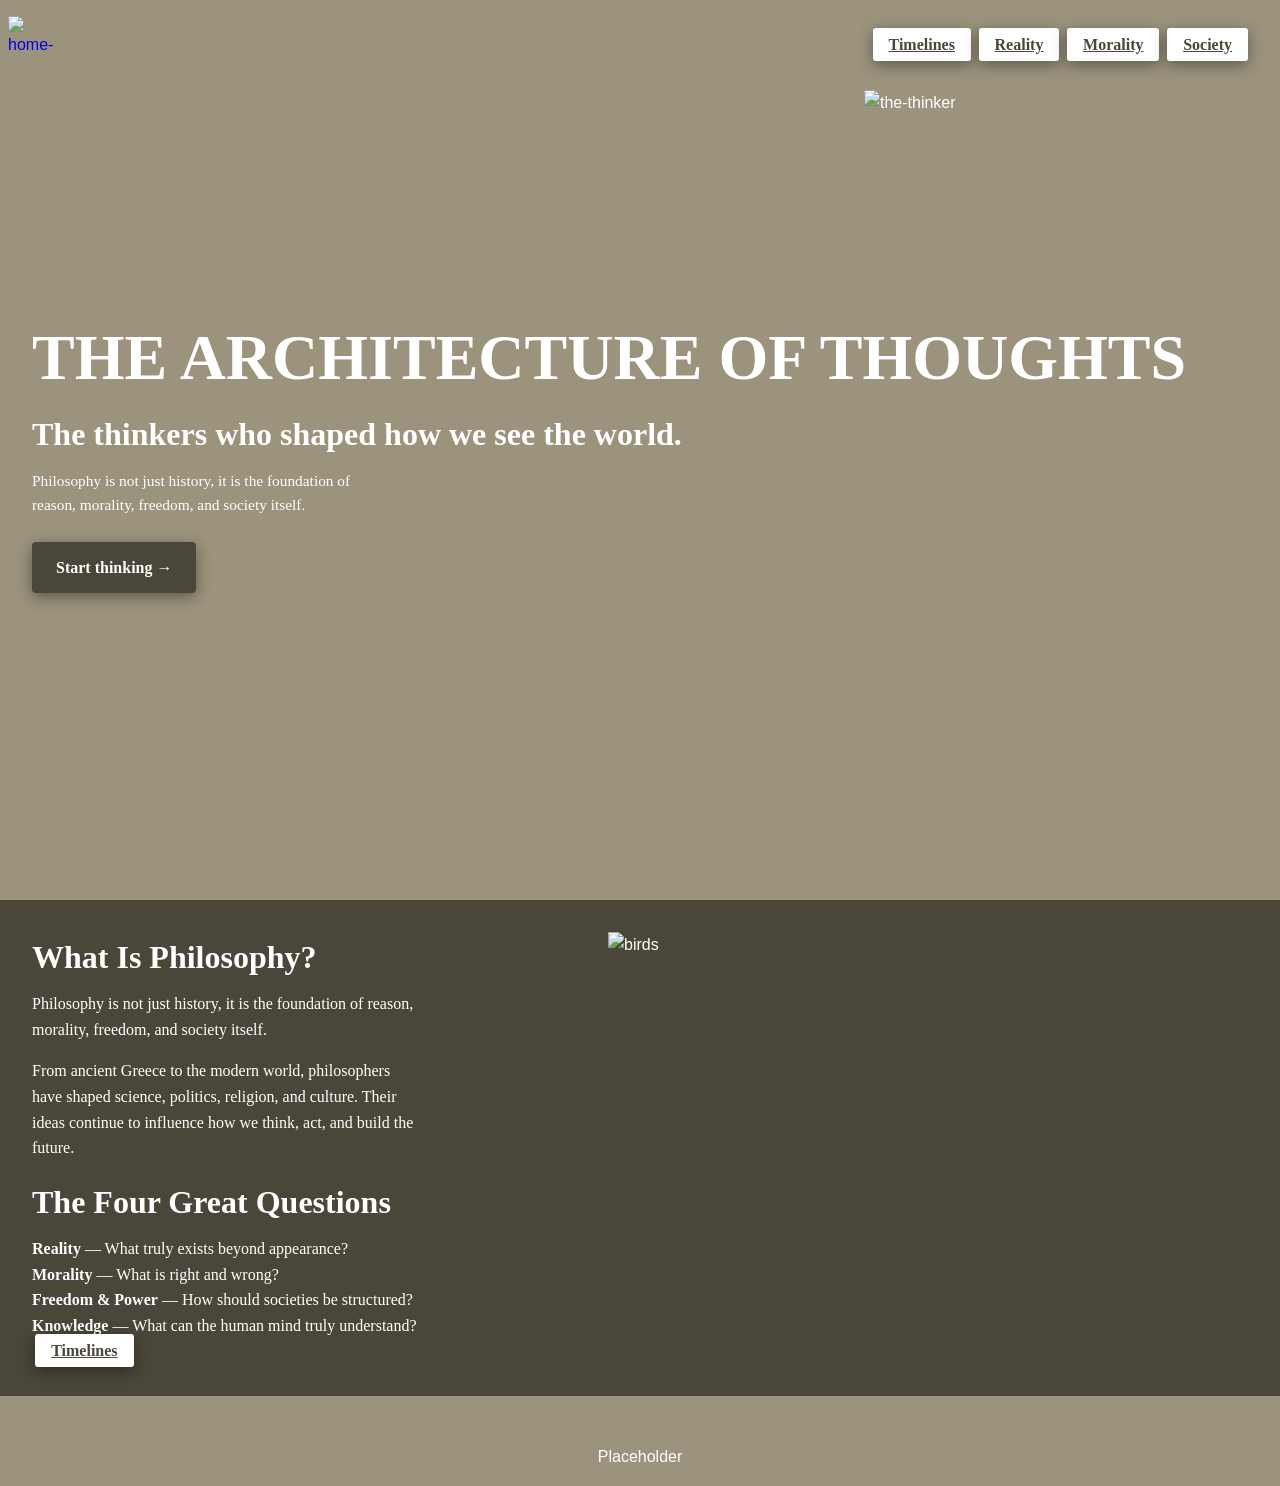
==== index.html @ 092e0c4f "feat: added alt image" ====
<!DOCTYPE html>
<html lang="en">
<head>
    <meta charset="UTF-8">
    <meta name="viewport" content="width=device-width, initial-scale=1.0">
    <title>Philosophy of Times</title>
    <link rel="stylesheet" href="styles.css">
    <link rel="icon" href="./img/human-icon.png">
</head>
<body>
    <!-- Navigation -->
    <nav>
        <a class="nav-top-left" href="./index.html"> 
            <img src="img/human-icon.png" alt="home-button">
        </a>    

        <div class="nav-top-right">
            <a href="./timelines.html" class="button-1">Timelines</a>
            <a href="./reality.html" class="button-1">Reality</a>
            <a href="./morality.html" class="button-1">Morality</a>
            <a href="./society.html" class="button-1">Society</a>
        </div>
    </nav>

    <!-- Hero -->
    <header class="hero">
        <img class="human-shadows" src="img/human-shadows.png" alt="human-shadows"> 
        <h1>THE ARCHITECTURE OF THOUGHTS</h1>
        <h2>The thinkers who shaped how we see the world.</h2>
        <p>Philosophy is not just history, it is the foundation of reason, morality, freedom, and society itself.</p>
        <img class="the-thinker" src="img/the-thinker.png" alt="the-thinker">
        <a href="#main" class="cta">Start thinking →</a>
    </header>

    <!-- Main content -->
    <main id="main">
        <img class="birds" src="img/birds.jpg" alt="birds">

        <h2>What Is Philosophy?</h2>
        <p class="description">Philosophy is not just history, it is the foundation of reason, morality, freedom, and society itself.</p>
        <p class="description">From ancient Greece to the modern world, philosophers have shaped science, politics, religion, and culture. Their ideas continue to influence how we think, act, and build the future.</p>

        <h2>The Four Great Questions</h2>
        <ul>
            <li><strong>Reality</strong> — What truly exists beyond appearance?</li>
            <li><strong>Morality</strong> — What is right and wrong?</li>
            <li><strong>Freedom & Power</strong> — How should societies be structured?</li>
            <li><strong>Knowledge</strong> — What can the human mind truly understand?</li>
        </ul>

        <a href="./timelines.html" class="button-1">Timelines</a>
    </main>

    <!-- Footer -->
    <footer>
        Placeholder
    </footer>
</body>
</html>
---- styles.css ----
/* KoHo Family */
@font-face {
  font-family: "KoHo";
  src: url("./fonts/KoHo-Regular.ttf") format("truetype");
  font-weight: 400;   /* Regular */
  font-style: normal;
}

@font-face {
  font-family: "KoHo";
  src: url("./fonts/KoHo-Medium.ttf") format("truetype");
  font-weight: 500;   /* Medium */
  font-style: normal;
}

@font-face {
  font-family: "KoHo";
  src: url("./fonts/KoHo-SemiBold.ttf") format("truetype");
  font-weight: 600;   /* SemiBold */
  font-style: normal;
}

@font-face {
  font-family: "KoHo";
  src: url("./fonts/KoHo-Bold.ttf") format("truetype");
  font-weight: 700;   /* Bold */
  font-style: normal;
}

/* Kings fam */
@font-face {
  font-family: "Kings";
  src: url("./fonts/Kings-Regular.ttf") format("truetype");
  font-style: normal;
}

/* ------[HOME CSS]------- */

/* BODY? */
* { margin:0; padding:0; box-sizing: border-box; }
body {
    overflow-x: hidden;
    font-family: 'Roboto', sans-serif;
    background-color: #9B937C;
    color: #ffffff;
    line-height: 1.6;
}

/* NAVIGATION buttons */

.nav-top-right{
    position: absolute;
    top: 2rem;
    right: 2rem;
}

.nav-top-left img{
    
    position:absolute;
    top:1rem;
    left:.5rem;  
    width: 3rem;
    height: 3rem;
}

nav button {
    font-family: 'KoHo';
    font-weight: 600;
    margin-left: 0.2rem;
    padding: 0.5rem 1rem;
    border: none;
    border-radius: 3px;
    cursor: pointer;
    background-color: rgba(255,255,255);
    color:#4A4639;
    transition: 0.3s;
    box-shadow: 0px 4px 15px rgba(0, 0, 0, 0.4);
}

nav button:hover {
    background-color: #4A4639;
    color: white
}

/* HERO */


.hero {
    display: flex;
    flex-direction: column;
    align-items: flex-start;
    justify-content: center;
    height: 100vh;
    padding-top: 20vh;
    padding: 2rem;
    background-size: contain;
}


.hero h1 {
    font-family: "KoHo";
    font-weight: 700 ;
    font-size: 5vw;
    justify-items: center;
}

.hero h2{
    font-family: "KoHo";
    font-weight: 700 ;
    font-size: 2.5vw;
    margin-bottom: 0.5rem;
}

.hero p {
    font-family: 'KoHo';
    font-weight: 500;
    font-size: 1.2vw;
    width: 25vw;
    margin-bottom: 1.5rem;
}

.hero .cta {
    display: inline-block;
    font-family: 'KoHo';
    font-weight: 600;
    padding: 0.8rem 1.5rem;
    background-color: #4A4639;
    color: #fff;
    text-decoration: none;
    border-radius: 4px;
    transition: 0.3s;
    box-shadow: 0px 4px 15px rgba(0, 0, 0, 0.4);
}

.hero .cta:hover {
    background-color: #ffffff;
    color:#4A4639
}

/* hero images */
.hero .human-shadows{
    position: absolute;
    width: 100vw;
    height: 150vh;
    z-index: -2;
    mix-blend-mode: multiply;
}

.hero .the-thinker{
    position: absolute;
    width: 30vw;
    height: 80vh;
    right: 2rem;
    z-index: -1;
}


/* MAIN content */
.description {
    width: 30vw;
}

main {
    display: block;
    padding: 2rem;
    background-color: #4A4639;
}

main h2 {
    font-family: 'KoHo';
    font-weight: 700;
    margin-bottom: .5rem;
    font-size: 2rem;
}

main p {
    font-family: 'KoHo';
    font-weight: 500;
    margin-bottom: 1rem;
}

main ul {
    font-family: 'KoHo';
    font-weight: 500;

    list-style: none;
    padding-left: 0;
}

main ul li {
    font-weight: 500;
}

main .birds {
    position:absolute;
    right: 2rem;
    width: 50vw;
    height: 50vh;
    mix-blend-mode:lighten;
}


/* BUTTONS TEMPLATE */
.button-1 {
    width: 95vw;
    font-family: 'KoHo';
    font-weight: 600;
    margin-top: 2rem;
    margin-left: 0.2rem;
    padding: 0.5rem 1rem;
    border: none;
    border-radius: 3px;
    cursor: pointer;
    background-color: rgba(255,255,255);
    color:#4A4639;
    transition: 0.3s;
    box-shadow: 0px 4px 15px rgba(0, 0, 0, 0.4);
}

.button-1:hover{
    background-color: #4a3939;
    color: #ffffff;
}

/* Footer */
footer {
    text-align: center;
    padding: 1rem;
    background-color: #9B937C;
    color: #fff;
    margin-top: 2rem;
}




/***************************************TIMELINES***************************************/
.title{
    display: flex;
    flex-direction: column;
    align-items: flex-start;
    margin-left: 3rem;
    margin-top: 5rem;
}

.title h1{  
    font-family: "KoHo";
    font-weight: 700;
    font-size: 4rem;
}

.info-block{
    border:.4vw solid #ffffff;
    border-top:#fff;
    border-bottom:#fff;
    border-right:#fff;
    display: flex;
    flex-direction: column;
    align-items: flex-start;
    margin-left: 3rem;
    padding-left: 2rem ;
    height: 100vh;

}

.info-block h2{
    font-family: "KoHo";
    font-weight: 700;
    font-size: 3rem;
    margin-top: 1vw;
}

.info-block p{
    font-family: "KoHo";
    font-weight: 700;
    font-size: 1rem;
}

.title .clock-melting{
    position: absolute;
    width: 100vw;
    height: 100vh;
    z-index: -2;
    mix-blend-mode: multiply;
}

/* Birds animation (floating effect) */
/* .bird {
    position: absolute;
    width: 50px;
    animation: float 6s infinite alternate;
} */
/* 
@keyframes float {
    0% { transform: translateY(0px); }
    100% { transform: translateY(-30px); }
} */
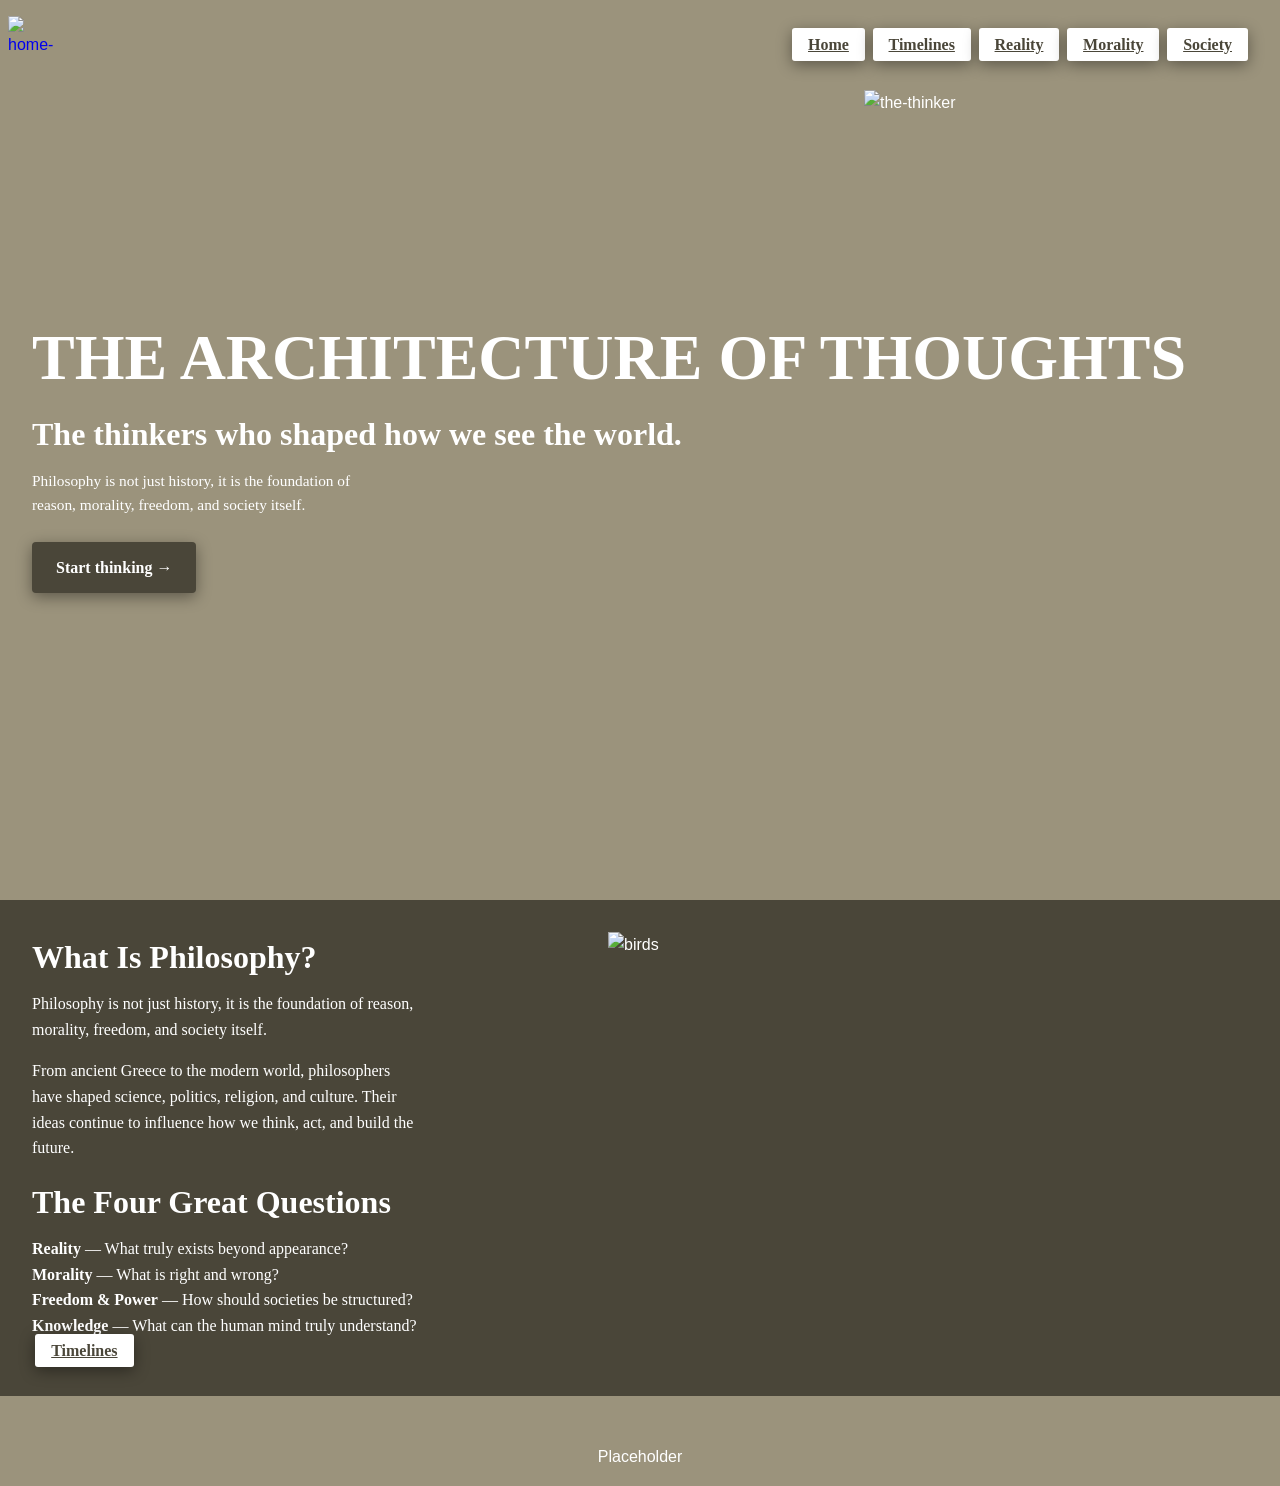
==== commit dd1b2566: "feat: restructure code + added home button" ====
--- a/index.html
+++ b/index.html
@@ -8,13 +8,13 @@
     <link rel="icon" href="./img/human-icon.png">
 </head>
 <body>
-    <!-- Navigation -->
     <nav>
         <a class="nav-top-left" href="./index.html"> 
             <img src="img/human-icon.png" alt="home-button">
         </a>    
 
         <div class="nav-top-right">
+            <a href="./index.html" class="button-1">Home</a>
             <a href="./timelines.html" class="button-1">Timelines</a>
             <a href="./reality.html" class="button-1">Reality</a>
             <a href="./morality.html" class="button-1">Morality</a>
@@ -22,7 +22,6 @@
         </div>
     </nav>
 
-    <!-- Hero -->
     <header class="hero">
         <img class="human-shadows" src="img/human-shadows.png" alt="human-shadows"> 
         <h1>THE ARCHITECTURE OF THOUGHTS</h1>
@@ -32,13 +31,16 @@
         <a href="#main" class="cta">Start thinking →</a>
     </header>
 
-    <!-- Main content -->
     <main id="main">
         <img class="birds" src="img/birds.jpg" alt="birds">
 
         <h2>What Is Philosophy?</h2>
-        <p class="description">Philosophy is not just history, it is the foundation of reason, morality, freedom, and society itself.</p>
-        <p class="description">From ancient Greece to the modern world, philosophers have shaped science, politics, religion, and culture. Their ideas continue to influence how we think, act, and build the future.</p>
+        <p class="description">
+            Philosophy is not just history, it is the foundation of reason, morality, freedom, and society itself.
+        </p>
+        <p class="description">
+            From ancient Greece to the modern world, philosophers have shaped science, politics, religion, and culture. Their ideas continue to influence how we think, act, and build the future.
+        </p>
 
         <h2>The Four Great Questions</h2>
         <ul>
@@ -51,7 +53,6 @@
         <a href="./timelines.html" class="button-1">Timelines</a>
     </main>
 
-    <!-- Footer -->
     <footer>
         Placeholder
     </footer>
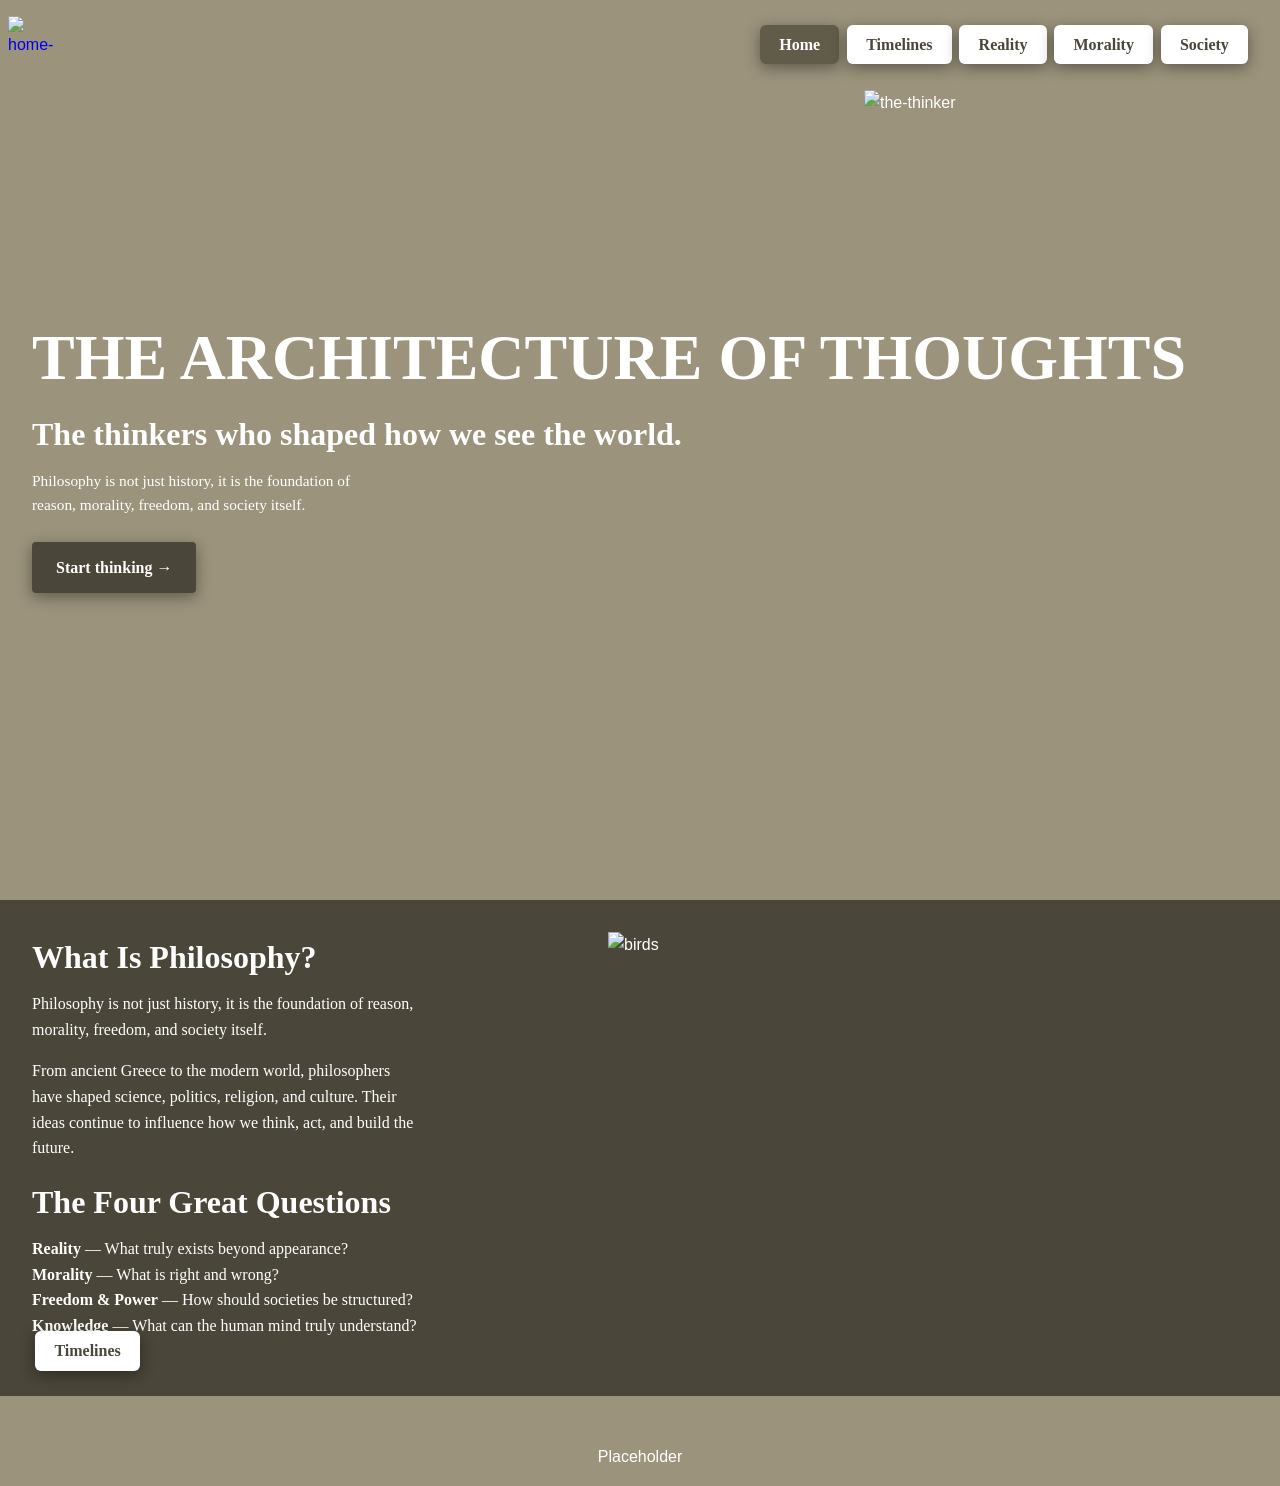
==== commit e6374e7a: "feat: added 4th page" ====
--- a/index.html
+++ b/index.html
@@ -7,14 +7,14 @@
     <link rel="stylesheet" href="styles.css">
     <link rel="icon" href="./img/human-icon.png">
 </head>
-<body>
+<body class="page-1">
     <nav>
         <a class="nav-top-left" href="./index.html"> 
             <img src="img/human-icon.png" alt="home-button">
         </a>    
 
         <div class="nav-top-right">
-            <a href="./index.html" class="button-1">Home</a>
+            <a href="./index.html" class="button-1 button-activated">Home</a>
             <a href="./timelines.html" class="button-1">Timelines</a>
             <a href="./reality.html" class="button-1">Reality</a>
             <a href="./morality.html" class="button-1">Morality</a>
--- a/styles.css
+++ b/styles.css
@@ -38,14 +38,35 @@
 
 /* BODY? */
 * { margin:0; padding:0; box-sizing: border-box; }
+
+a{text-decoration-line: none;}
+
 body {
     overflow-x: hidden;
     font-family: 'Roboto', sans-serif;
-    background-color: #9B937C;
     color: #ffffff;
     line-height: 1.6;
 }
 
+.page-1{
+    background-color: #9B937C;
+}
+
+.page-2{
+    background-color: #89826f;
+}
+
+.page-3{
+    background-color: #7b7561;
+}
+
+.page-4{
+    background-color: #615b49;
+}
+
+.page-5{
+    background-color: #413d31;
+}
 /* NAVIGATION buttons */
 
 .nav-top-right{
@@ -67,7 +88,7 @@
     font-family: 'KoHo';
     font-weight: 600;
     margin-left: 0.2rem;
-    padding: 0.5rem 1rem;
+    padding: 2rem 1rem;
     border: none;
     border-radius: 3px;
     cursor: pointer;
@@ -207,9 +228,9 @@
     font-weight: 600;
     margin-top: 2rem;
     margin-left: 0.2rem;
-    padding: 0.5rem 1rem;
+    padding: 0.7rem 1.2rem;
     border: none;
-    border-radius: 3px;
+    border-radius: 6px;
     cursor: pointer;
     background-color: rgba(255,255,255);
     color:#4A4639;
@@ -218,7 +239,12 @@
 }
 
 .button-1:hover{
-    background-color: #4a3939;
+    background-color: #615b49;
+    color: #ffffff;
+}
+
+.button-activated{
+    background-color: #615b49;
     color: #ffffff;
 }
 
@@ -284,6 +310,53 @@
     mix-blend-mode: multiply;
 }
 
+/*INFO CSS*/
+
+.subtitle {
+    font-family: 'KoHo';
+    font-weight: 500;
+    font-size: 1.5rem;
+    color: #fcefa6;
+    margin-bottom: 1rem;
+}
+
+.intro {
+    font-size: 1.2rem;
+    font-style: italic;
+    margin-bottom: 1rem;
+}
+
+.info-block h2 {
+    transition: transform 0.3s, color 0.3s;
+    cursor: pointer;
+}
+.info-block h2:hover {
+    color: #d1caa1;
+    transform: scale(1.02);
+}
+
+.info-block p {
+    background-color: rgba(255,255,255,0.05);
+    padding: 0.5rem 1rem;
+    border-radius: 8px;
+    margin-bottom: 0.8rem;
+    transition: background-color 0.3s, transform .5s;
+}
+.info-block p:hover {
+    transform:scale(1.08);
+    background-color: rgba(255,255,255,0.15);
+}
+
+
+/*Reality Page */
+
+.page-bg {
+    position: absolute;
+    right: 10rem;
+    z-index: -1;
+    width: auto; height: auto;
+}
+
 /* Birds animation (floating effect) */
 /* .bird {
     position: absolute;
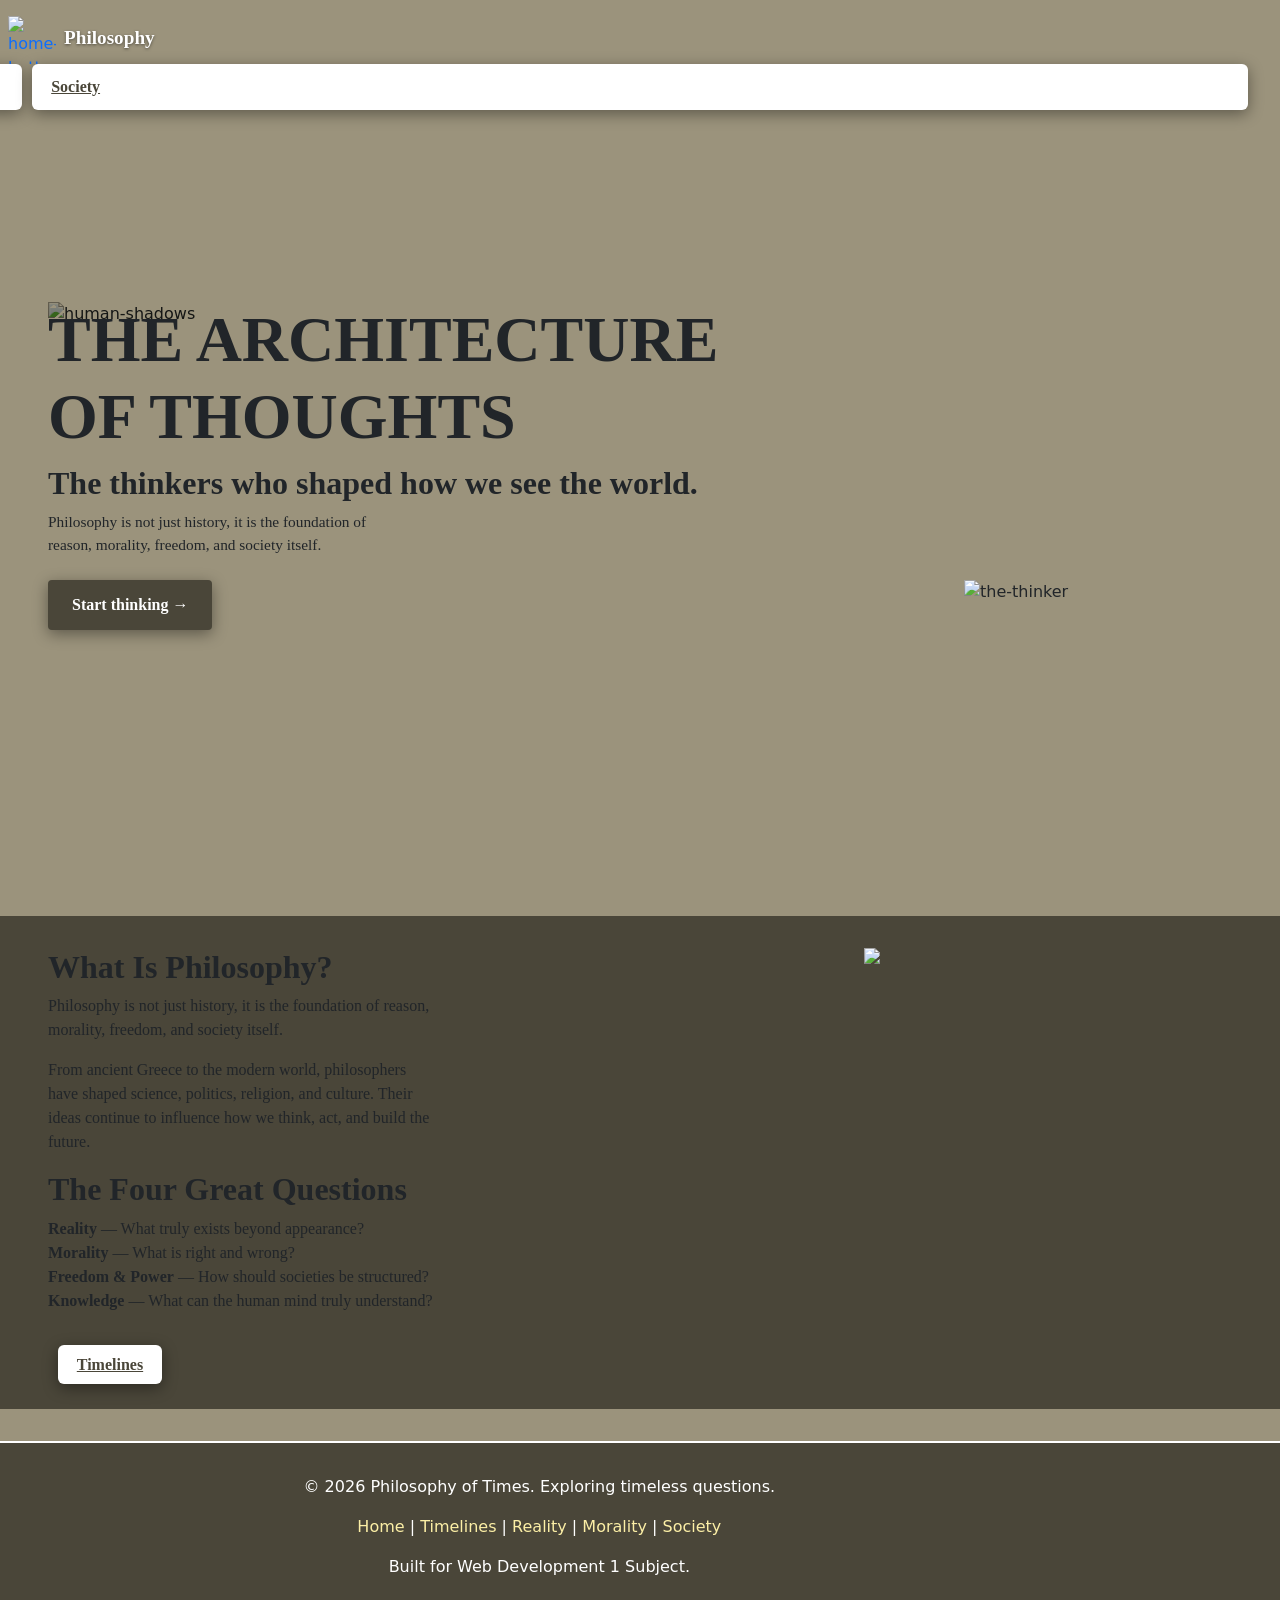
==== commit 19178b38: "Add files via upload" ====
--- a/index.html
+++ b/index.html
@@ -5,15 +5,17 @@
     <meta name="viewport" content="width=device-width, initial-scale=1.0">
     <title>Philosophy of Times</title>
     <link rel="stylesheet" href="styles.css">
-    <link rel="icon" href="./img/human-icon.png">
+    <link rel="icon" href="./img/human-icon.png">   
+    <link href="https://cdn.jsdelivr.net/npm/bootstrap@5.3.8/dist/css/bootstrap.min.css" rel="stylesheet" integrity="sha384-sRIl4kxIlFvY47J16cr9ZwB07v4J8+LH7qKQnuqkuIAvNWLzeN8tE5YBujZqJLB" crossorigin="anonymous">
 </head>
 <body class="page-1">
-    <nav>
+    <nav class="navbar navbar-expand-lg">
         <a class="nav-top-left" href="./index.html"> 
             <img src="img/human-icon.png" alt="home-button">
+            <a href="./index.html" class="nav-philosophy">Philosophy</a>
         </a>    
 
-        <div class="nav-top-right">
+        <div class="nav-top-right navbar-nav navbar-nav-scroll ms-auto flex-row">
             <a href="./index.html" class="button-1 button-activated">Home</a>
             <a href="./timelines.html" class="button-1">Timelines</a>
             <a href="./reality.html" class="button-1">Reality</a>
@@ -22,19 +24,25 @@
         </div>
     </nav>
 
-    <header class="hero">
-        <img class="human-shadows" src="img/human-shadows.png" alt="human-shadows"> 
+    <header class="hero d-flex flex-column align-items-start justify-content-center min-vh-80 py-5 container-fluid px-3 px-lg-5">
+        <div class="row">
+            <div class="col-lg-8">
+                <img class="human-shadows img-fluid" src="img/human-shadows.png" alt="human-shadows"> 
         <h1>THE ARCHITECTURE OF THOUGHTS</h1>
         <h2>The thinkers who shaped how we see the world.</h2>
         <p>Philosophy is not just history, it is the foundation of reason, morality, freedom, and society itself.</p>
-        <img class="the-thinker" src="img/the-thinker.png" alt="the-thinker">
+        <img class="the-thinker img-fluid" src="img/the-thinker.png" alt="the-thinker">
         <a href="#main" class="cta">Start thinking →</a>
+            </div>
+        </div>
     </header>
 
-    <main id="main">
-        <img class="birds" src="img/birds.jpg" alt="birds">
+    <main id="main" class="container-fluid px-3 px-lg-5">
+        <div class="row">
+            <div class="col-lg-8">
+                <img class="birds img-fluid" src="img/birds.jpg" alt="birds">
 
-        <h2>What Is Philosophy?</h2>
+                <h2>What Is Philosophy?</h2>
         <p class="description">
             Philosophy is not just history, it is the foundation of reason, morality, freedom, and society itself.
         </p>
@@ -49,12 +57,25 @@
             <li><strong>Freedom & Power</strong> — How should societies be structured?</li>
             <li><strong>Knowledge</strong> — What can the human mind truly understand?</li>
         </ul>
-
-        <a href="./timelines.html" class="button-1">Timelines</a>
+        <br>
+        <a href="./timelines.html" class="button-1 ">Timelines</a>
     </main>
 
-    <footer>
-        Placeholder
+    <!-- Footer -->
+    <footer class="footer container-fluid px-3 px-lg-5">
+        <div class="row">
+            <div class="col-lg-8 offset-lg-1">
+                <p>&copy; 2026 Philosophy of Times. Exploring timeless questions.</p>
+                <p>
+                    <a href="./index.html">Home</a> | 
+                    <a href="./timelines.html">Timelines</a> | 
+                    <a href="./reality.html">Reality</a> | 
+                    <a href="./morality.html">Morality</a> | 
+                    <a href="./society.html">Society</a>
+                </p>
+                <p>Built for Web Development 1 Subject.</p>
+            </div>
+        </div>
     </footer>
 </body>
 </html>
--- a/styles.css
+++ b/styles.css
@@ -64,8 +64,28 @@
     background-color: #615b49;
 }
 
-.page-5{
+.page-5 {
     background-color: #413d31;
+}
+
+.page-5::before {
+    content: "";
+    position: fixed;
+    top: 50%;
+    left: 50%;
+    transform: translate(-50%, -50%);
+    width: 80vw;
+    max-width: 1000px;
+    height: 80vh;
+    z-index: -10;
+    max-height: 700px;
+    background-image: url("./img/puppet-hand.png");
+    filter: grayscale(100%);
+    background-size: contain;
+    background-position: center;
+    background-repeat: no-repeat;
+    opacity: 0.6;
+    z-index: -1;
 }
 /* NAVIGATION buttons */
 
@@ -87,7 +107,7 @@
 nav button {
     font-family: 'KoHo';
     font-weight: 600;
-    margin-left: 0.2rem;
+    margin-left: 0.3rem;
     padding: 2rem 1rem;
     border: none;
     border-radius: 3px;
@@ -101,6 +121,25 @@
 nav button:hover {
     background-color: #4A4639;
     color: white
+}
+
+.nav-philosophy {
+    position: absolute;
+    top: 1.5rem;
+    left: 4rem;
+    font-family: 'KoHo';
+    font-weight: 700;
+    font-size: 1.2rem;
+    color: #ffffff;
+    text-decoration: none;
+    text-shadow: 0 1px 3px rgba(0,0,0,0.5);
+    transition: color 0.3s, text-shadow 0.3s;
+    z-index: 10;
+}
+
+.nav-philosophy:hover {
+    color: #615b49;
+    text-shadow: none;
 }
 
 /* HERO */
@@ -162,16 +201,18 @@
 .hero .human-shadows{
     position: absolute;
     width: 100vw;
-    height: 150vh;
+    height: 120vh;
+    max-height: 120vh;
     z-index: -2;
     mix-blend-mode: multiply;
 }
 
 .hero .the-thinker{
     position: absolute;
-    width: 30vw;
-    height: 80vh;
-    right: 2rem;
+    width: 25vw;
+    max-width: 300px;
+    height: auto;
+    right: 1rem;
     z-index: -1;
 }
 
@@ -214,9 +255,10 @@
 
 main .birds {
     position:absolute;
-    right: 2rem;
-    width: 50vw;
-    height: 50vh;
+    right: 1rem;
+    width: 40vw;
+    max-width: 400px;
+    height: auto;
     mix-blend-mode:lighten;
 }
 
@@ -227,7 +269,7 @@
     font-family: 'KoHo';
     font-weight: 600;
     margin-top: 2rem;
-    margin-left: 0.2rem;
+    margin-left: 0.6rem;
     padding: 0.7rem 1.2rem;
     border: none;
     border-radius: 6px;
@@ -248,13 +290,156 @@
     color: #ffffff;
 }
 
-/* Footer */
-footer {
+/* Footer & More Info */
+.more-info-section {
+    margin-top: 2rem;
+    margin-left: 3rem;
+    padding: 2rem;
+    border: 0.4vw solid #ffffff;
+    border-top: none;
+    background-color: rgba(255,255,255,0.05);
+}
+
+.more-info-section h3 {
+    font-family: "KoHo";
+    font-weight: 700;
+    font-size: 2.5rem;
+    margin-bottom: 1rem;
+    color: #fcefa6;
+}
+
+.more-info-section .accordion-button {
+    font-family: "KoHo";
+    font-weight: 600;
+    background-color: rgba(255,255,255,0.1);
+    color: #fff;
+    border: 1px solid rgba(255,255,255,0.2) !important;
+}
+
+.more-info-section .accordion-button:not(.collapsed) {
+    background-color: rgba(255,255,255,0.2);
+    color: #4A4639;
+}
+
+.more-info-section .accordion-body {
+    background-color: rgba(255,255,255,0.08);
+    color: #fff;
+    padding: 1.5rem;
+}
+
+.more-info-section .accordion-body p, .more-info-section .accordion-body ul {
+    font-family: "KoHo";
+    font-weight: 500;
+    font-size: 1rem;
+}
+
+.footer {
     text-align: center;
-    padding: 1rem;
-    background-color: #9B937C;
+    padding: 2rem;
+    background-color: #4A4639;
     color: #fff;
     margin-top: 2rem;
+    border-top: 0.2vw solid #fff;
+}
+
+.footer a {
+    color: #fcefa6;
+    text-decoration: none;
+}
+
+.footer a:hover {
+    color: #fff;
+}
+
+.back-to-top {
+    position: fixed;
+    bottom: 2rem;
+    right: 2rem;
+    background-color: rgba(255,255,255,0.2);
+    color: #fff;
+    border: 1px solid rgba(255,255,255,0.3);
+    border-radius: 50%;
+    width: 50px;
+    height: 50px;
+    font-size: 1.5rem;
+    cursor: pointer;
+    display: none;
+    transition: opacity 0.3s;
+    backdrop-filter: blur(10px);
+}
+
+.back-to-top:hover {
+    background-color: rgba(255,255,255,0.3);
+}
+
+.back-to-top.show {
+    display: block;
+    opacity: 1;
+}
+
+@media (max-width: 991.98px) {
+    .back-to-top {
+        bottom: 1rem;
+        right: 1rem;
+        width: 45px;
+        height: 45px;
+        font-size: 1.2rem;
+    }
+}
+
+@media (max-width: 991.98px) {
+    .more-info-section, .footer {
+        margin-left: 0 !important;
+        padding-left: 1rem !important;
+        padding-right: 1rem !important;
+    }
+}
+
+/* MOBILE VERSION? */
+@media (max-width: 991.98px) {
+    .nav-top-right {
+        position: static !important;
+        margin-top: 1rem;
+    }
+    
+    .nav-top-right a {
+        display: block;
+        margin-bottom: 0.5rem;
+        width: 100%;
+        text-align: center;
+    }
+    
+    .nav-top-left {
+        position: static !important;
+        margin-bottom: 1rem;
+    }
+    
+    .title, .info-block, .hero, main {
+        margin-left: 0 !important;
+        padding-left: 1rem !important;
+        padding-right: 1rem !important;
+    }
+    
+    .hero h1 { font-size: 3rem !important; }
+    .hero h2 { font-size: 1.5rem !important; }
+    .hero p { font-size: 1rem !important; width: auto !important; }
+    
+    .info-block { padding: 1rem !important; height: auto !important; }
+    
+    .page-bg, .clock-melting, .gate, .human-shadows, .the-thinker, .birds {
+        width: 90vw !important;
+        max-width: 90vw !important;
+        height: auto !important;
+        right: 0 !important;
+        position: relative !important;
+        object-fit: cover;
+        margin: 0 auto;
+    }
+    
+    nav button {
+        padding: 1rem !important;
+        font-size: 0.9rem !important;
+    }
 }
 
 
@@ -316,7 +501,7 @@
     font-family: 'KoHo';
     font-weight: 500;
     font-size: 1.5rem;
-    color: #fcefa6;
+    color: #ffccb4;
     margin-bottom: 1rem;
 }
 
@@ -355,6 +540,16 @@
     right: 10rem;
     z-index: -1;
     width: auto; height: auto;
+}
+
+/* Morality Page */
+.gate {
+    position:absolute;
+    right: 0vw;
+    width: 40vw;
+    height: 80vh;
+    z-index: -2;
+    mix-blend-mode: multiply;
 }
 
 /* Birds animation (floating effect) */
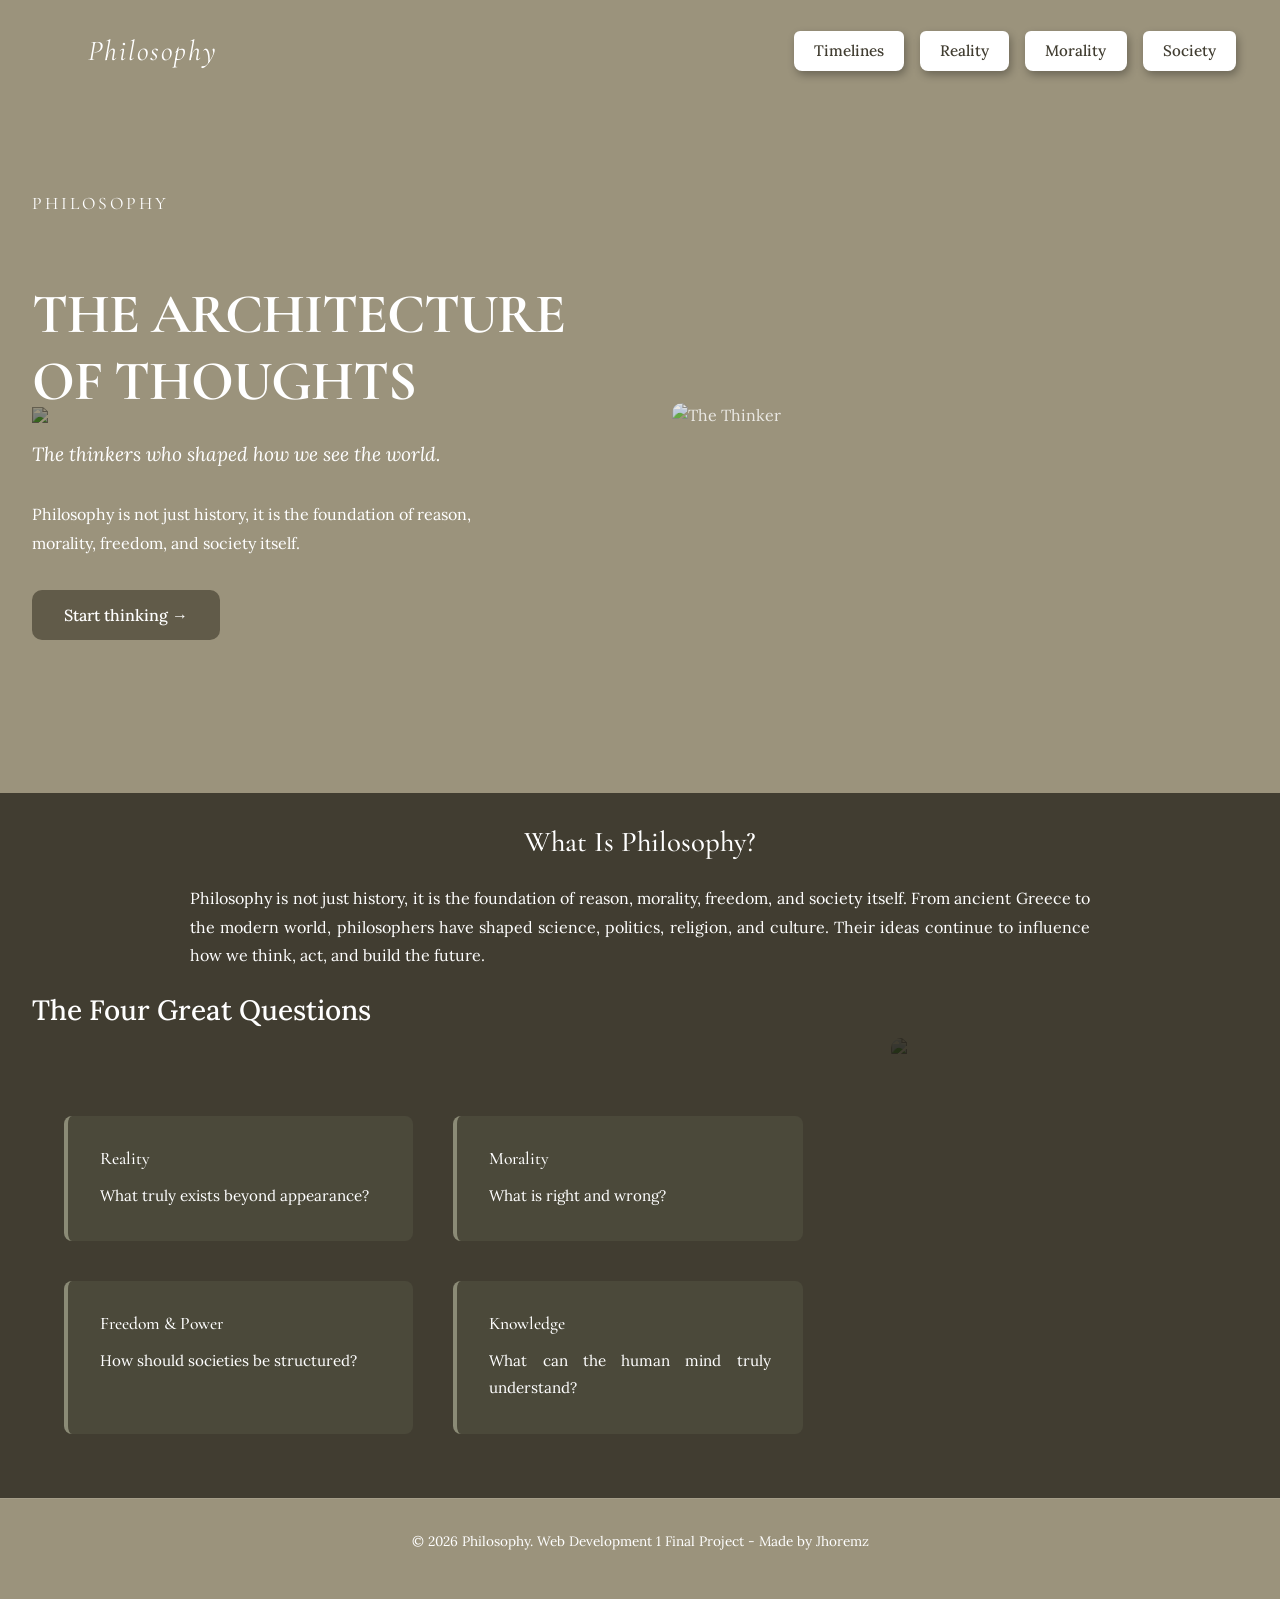
==== commit b05aa58e: "feat: bootstrap + refactor codes" ====
--- a/index.html
+++ b/index.html
@@ -3,79 +3,90 @@
 <head>
     <meta charset="UTF-8">
     <meta name="viewport" content="width=device-width, initial-scale=1.0">
-    <title>Philosophy of Times</title>
-    <link rel="stylesheet" href="styles.css">
-    <link rel="icon" href="./img/human-icon.png">   
-    <link href="https://cdn.jsdelivr.net/npm/bootstrap@5.3.8/dist/css/bootstrap.min.css" rel="stylesheet" integrity="sha384-sRIl4kxIlFvY47J16cr9ZwB07v4J8+LH7qKQnuqkuIAvNWLzeN8tE5YBujZqJLB" crossorigin="anonymous">
+    <title>Philosophy - The Architecture of Thoughts</title>
+    <link href="https://cdn.jsdelivr.net/npm/bootstrap@5.3.3/dist/css/bootstrap.min.css" rel="stylesheet" integrity="sha384-QWTKZyjpPEjISv5WaRU9OFeRpok6YctnYmDr5pNlyT2bRjXh0JMhjY6hW+ALEwIH" crossorigin="anonymous">
+    <link href="https://fonts.googleapis.com/css2?family=Cormorant+Garamond:wght@400;500;600;700&family=Lora:wght@400;500;600&display=swap" rel="stylesheet">
+    <link href="styles.css" rel="stylesheet">
 </head>
 <body class="page-1">
+    <!-- Navigation -->
     <nav class="navbar navbar-expand-lg">
-        <a class="nav-top-left" href="./index.html"> 
-            <img src="img/human-icon.png" alt="home-button">
-            <a href="./index.html" class="nav-philosophy">Philosophy</a>
-        </a>    
-
-        <div class="nav-top-right navbar-nav navbar-nav-scroll ms-auto flex-row">
-            <a href="./index.html" class="button-1 button-activated">Home</a>
-            <a href="./timelines.html" class="button-1">Timelines</a>
-            <a href="./reality.html" class="button-1">Reality</a>
-            <a href="./morality.html" class="button-1">Morality</a>
-            <a href="./society.html" class="button-1">Society</a>
+        <div class="container-fluid">
+            <a class="navbar-brand" href="index.html">Philosophy</a>
+            <div class="navbar-collapse">
+                <ul class="nav nav-tabs ms-auto" role="tablist">
+                    <li class="nav-item">
+                        <a class="nav-link" href="timelines.html">Timelines</a>
+                    </li>
+                    <li class="nav-item">
+                        <a class="nav-link" href="reality.html">Reality</a>
+                    </li>
+                    <li class="nav-item">
+                        <a class="nav-link" href="morality.html">Morality</a>
+                    </li>
+                    <li class="nav-item">
+                        <a class="nav-link" href="society.html">Society</a>
+                    </li>
+                </ul>
+            </div>
         </div>
     </nav>
 
-    <header class="hero d-flex flex-column align-items-start justify-content-center min-vh-80 py-5 container-fluid px-3 px-lg-5">
-        <div class="row">
-            <div class="col-lg-8">
-                <img class="human-shadows img-fluid" src="img/human-shadows.png" alt="human-shadows"> 
-        <h1>THE ARCHITECTURE OF THOUGHTS</h1>
-        <h2>The thinkers who shaped how we see the world.</h2>
-        <p>Philosophy is not just history, it is the foundation of reason, morality, freedom, and society itself.</p>
-        <img class="the-thinker img-fluid" src="img/the-thinker.png" alt="the-thinker">
-        <a href="#main" class="cta">Start thinking →</a>
+    <!-- HOME CONTENT -->
+    <div class="hero-section">
+        <img src="./img/human-shadows.png" style="position: absolute;width: 70vw; mix-blend-mode:multiply">
+        <div class="hero-content">
+            <div class="philosophy-header">
+                <div style="font-family: var(--serif); font-size: 1.1rem; letter-spacing: 3px; margin-bottom: 2rem; color: #ffffff; text-align: center;">PHILOSOPHY</div>
+            </div>
+            <h1>THE ARCHITECTURE<br>OF THOUGHTS</h1>
+            <p class="hero-subtitle">The thinkers who shaped how we see the world.</p>
+            <p class="hero-description">Philosophy is not just history, it is the foundation of reason, morality, freedom, and society itself.</p>
+            <a href="reality.html" class="cta-button">Start thinking →</a>
+        </div>
+        <div class="hero-image">
+            <img src="img/the-thinker.png" alt="The Thinker" class="hero-thinker">
+        </div>
+    </div>
+
+    <div class="intro-section">
+        <h2>What Is Philosophy?</h2>
+        <p>Philosophy is not just history, it is the foundation of reason, morality, freedom, and society itself. From ancient Greece to the modern world, philosophers have shaped science, politics, religion, and culture. Their ideas continue to influence how we think, act, and build the future.</p>
+        <br>
+        <h3>The Four Great Questions</h3>
+        <div class="row questions-wrapper">
+            <div class="col-md-8">
+                <div class="questions-grid">
+                    <div class="question-card">
+                        <h3>Reality</h3>
+                        <p>What truly exists beyond appearance?</p>
+                    </div>
+                    <div class="question-card">
+                        <h3>Morality</h3>
+                        <p>What is right and wrong?</p>
+                    </div>
+                    <div class="question-card">
+                        <h3>Freedom & Power</h3>
+                        <p>How should societies be structured?</p>
+                    </div>
+                    <div class="question-card">
+                        <h3>Knowledge</h3>
+                        <p>What can the human mind truly understand?</p>
+                    </div>
+                </div>
+            </div>
+            <div class="col-md-4 birds-wrapper">
+                <div class="birds-container">
+                    <img src="img/birds.jpg" alt="Birds flying" class="birds-img">
+                </div>
             </div>
         </div>
-    </header>
+    </div>
 
-    <main id="main" class="container-fluid px-3 px-lg-5">
-        <div class="row">
-            <div class="col-lg-8">
-                <img class="birds img-fluid" src="img/birds.jpg" alt="birds">
+    <footer>
+        <p>© 2026 Philosophy. Web Development 1 Final Project - Made by Jhoremz</p>
+    </footer>
 
-                <h2>What Is Philosophy?</h2>
-        <p class="description">
-            Philosophy is not just history, it is the foundation of reason, morality, freedom, and society itself.
-        </p>
-        <p class="description">
-            From ancient Greece to the modern world, philosophers have shaped science, politics, religion, and culture. Their ideas continue to influence how we think, act, and build the future.
-        </p>
-
-        <h2>The Four Great Questions</h2>
-        <ul>
-            <li><strong>Reality</strong> — What truly exists beyond appearance?</li>
-            <li><strong>Morality</strong> — What is right and wrong?</li>
-            <li><strong>Freedom & Power</strong> — How should societies be structured?</li>
-            <li><strong>Knowledge</strong> — What can the human mind truly understand?</li>
-        </ul>
-        <br>
-        <a href="./timelines.html" class="button-1 ">Timelines</a>
-    </main>
-
-    <!-- Footer -->
-    <footer class="footer container-fluid px-3 px-lg-5">
-        <div class="row">
-            <div class="col-lg-8 offset-lg-1">
-                <p>&copy; 2026 Philosophy of Times. Exploring timeless questions.</p>
-                <p>
-                    <a href="./index.html">Home</a> | 
-                    <a href="./timelines.html">Timelines</a> | 
-                    <a href="./reality.html">Reality</a> | 
-                    <a href="./morality.html">Morality</a> | 
-                    <a href="./society.html">Society</a>
-                </p>
-                <p>Built for Web Development 1 Subject.</p>
-            </div>
-        </div>
-    </footer>
+    <script src="https://cdn.jsdelivr.net/npm/bootstrap@5.3.3/dist/js/bootstrap.bundle.min.js" integrity="sha384-YvpcrYf0tY3lHB60NNkmXc5s9fDVZLESaAA55NDzOxhy9GkcIdslK1eN7N6jIeHz" crossorigin="anonymous"></script>
 </body>
-</html>+</html>
--- a/styles.css
+++ b/styles.css
@@ -1,51 +1,36 @@
-/* KoHo Family */
-@font-face {
-  font-family: "KoHo";
-  src: url("./fonts/KoHo-Regular.ttf") format("truetype");
-  font-weight: 400;   /* Regular */
-  font-style: normal;
-}
-
-@font-face {
-  font-family: "KoHo";
-  src: url("./fonts/KoHo-Medium.ttf") format("truetype");
-  font-weight: 500;   /* Medium */
-  font-style: normal;
-}
-
-@font-face {
-  font-family: "KoHo";
-  src: url("./fonts/KoHo-SemiBold.ttf") format("truetype");
-  font-weight: 600;   /* SemiBold */
-  font-style: normal;
-}
-
-@font-face {
-  font-family: "KoHo";
-  src: url("./fonts/KoHo-Bold.ttf") format("truetype");
-  font-weight: 700;   /* Bold */
-  font-style: normal;
-}
-
-/* Kings fam */
-@font-face {
-  font-family: "Kings";
-  src: url("./fonts/Kings-Regular.ttf") format("truetype");
-  font-style: normal;
-}
-
-/* ------[HOME CSS]------- */
-
-/* BODY? */
-* { margin:0; padding:0; box-sizing: border-box; }
-
-a{text-decoration-line: none;}
+:root {
+    --primary-bg: #6b6b56;
+    --secondary-bg: #5a5a49;
+    --accent-light: #8b8b76;
+--text-light: #ffffff;
+--text-muted: #ffffff;
+    --serif: 'Cormorant Garamond', serif;
+    --body-serif: 'Lora', serif;
+}
+
+* {
+    margin: 0;
+    padding: 0;
+    box-sizing: border-box;
+    color: #ffffff !important;
+}
+
+body * {
+    color: #ffffff !important;
+}
+
+html {
+    height: 100%;
+}
 
 body {
+    min-height: 100vh;
+    display: flex;
+    flex-direction: column;
+    font-family: var(--body-serif);
+    background-color: var(--primary-bg);
+    color: var(--text-light);
     overflow-x: hidden;
-    font-family: 'Roboto', sans-serif;
-    color: #ffffff;
-    line-height: 1.6;
 }
 
 .page-1{
@@ -68,498 +53,449 @@
     background-color: #413d31;
 }
 
-.page-5::before {
-    content: "";
-    position: fixed;
-    top: 50%;
-    left: 50%;
-    transform: translate(-50%, -50%);
-    width: 80vw;
-    max-width: 1000px;
-    height: 80vh;
-    z-index: -10;
-    max-height: 700px;
-    background-image: url("./img/puppet-hand.png");
-    filter: grayscale(100%);
+
+
+/* Navigation */
+.navbar {
+    background-color: inherit;
+    border: none;
+    padding: 1.5rem 2rem;
+    position: sticky;
+    top: 0;
+    z-index: 100;
+}
+
+.navbar-brand {
+    display: flex;
+    align-items: center;
+    gap: 0.5rem;
+    font-family: var(--serif);
+    font-size: 1.8rem;
+    font-style: italic;
+    letter-spacing: 2px;
+    color: var(--text-light) !important;
+    margin-right: 3rem;
+    text-decoration: none;
+}
+
+.navbar-brand::before {
+    content: '';
+    width: 36px;
+    height: 36px;
+    background-image: url('img/human-icon.png');
     background-size: contain;
+    background-repeat: no-repeat;
     background-position: center;
-    background-repeat: no-repeat;
-    opacity: 0.6;
-    z-index: -1;
-}
-/* NAVIGATION buttons */
-
-.nav-top-right{
+    flex-shrink: 0;
+}
+
+.navbar-brand:hover::before {
+    transform: scale(1.1);
+}
+
+.nav-tabs {
+    border: none;
+    gap: 1rem;
+}
+
+.nav-active{
+    background-color: #89826f !important;
+    color: white;
+}
+
+.nav-link {
+    color: #413d31 !important;
+    background-color: white;
+    border: 1px solid rgba(255, 255, 255, 0.3);
+    font-weight: 500;
+    font-size: 0.95rem;
+    padding: 0.5rem 1.2rem;
+    border-radius: 8px;
+    transition: all 0.3s ease;
+    text-decoration: none;
+    box-shadow: 2px 4px 8px rgba(0, 0, 0, 0.3)
+}
+
+.nav-link:hover {
+    background-color: rgba(255, 255, 255, 0.4);
+    color: #ffffff !important;
+    transform: scale(1.05);
+}
+
+/* No JS active state, rely on hover/current page context */
+
+/* Home Page */
+.hero-section {
+    display: flex;
+    align-items: center;
+    justify-content: space-between;
+    gap: 4rem;
+    padding: 4rem 2rem;
+    flex: 1;
+    background-blend-mode: multiply;
+    background-size: cover;
+    background-position: center;
+    background-attachment: fixed;
+    position: relative;
+    mix-blend-mode: normal;
+}
+
+.hero-section * {
+    color: #ffffff !important;
+}
+
+.hero-section::before {
+    content: '';
     position: absolute;
-    top: 2rem;
-    right: 2rem;
-}
-
-.nav-top-left img{
+    top: 0;
+    left: 0;
+    right: 0;
+    bottom: 0;
+    background-image: inherit;
+    background-size: inherit;
+    background-position: inherit;
+    mix-blend-mode: normal;
+    z-index: 1;
+    pointer-events: none;
+}
+
+.hero-content {
+    position: relative;
+    z-index: 2;
+    isolation: isolate;
+    mix-blend-mode: normal !important;
+}
+
+.hero-content {
+    flex: 1;
+    isolation: isolate;
+    mix-blend-mode: normal !important;
+}
+
+.hero-content h1 {
+    font-family: var(--serif);
+    font-size: 3.5rem;
+    font-weight: 700;
+    margin-bottom: 1.5rem;
+    letter-spacing: -1px;
+    color: #ffffff !important;
+    mix-blend-mode: normal !important;
+}
+
+.hero-subtitle {
+    font-size: 1.2rem;
+    color: #ffffff !important;
+    margin-bottom: 2rem;
+    font-style: italic;
+    mix-blend-mode: normal !important;
+}
+
+.hero-description {
+    font-size: 1rem;
+    line-height: 1.8;
+    margin-bottom: 2rem;
+    color: #ffffff !important;
+    max-width: 500px;
+    mix-blend-mode: normal !important;
+}
+
+.cta-button {
+    display: inline-flex;
+    align-items: center;
+    gap: 0.5rem;
+    background-color:#615b49;
+    color: #ffffff !important;
+    padding: 0.8rem 2rem;
+    border: none;
+    border-radius: 10px;
+    font-family: var(--body-serif);
+    font-weight: 500;
+    cursor: pointer;
+    transition: all 0.3s ease;
+    text-decoration: none;
+}
+
+.cta-button:hover {
+    background-color: #413d31;
+    transform: translateX(5px);
+    color: #ffffff !important;
+}
+
+.hero-image {
+    flex: 1;
+    display: flex;
+    align-items: center;
+    justify-content: center;
+    min-height: 500px;
     
-    position:absolute;
-    top:1rem;
-    left:.5rem;  
-    width: 3rem;
-    height: 3rem;
-}
-
-nav button {
-    font-family: 'KoHo';
-    font-weight: 600;
-    margin-left: 0.3rem;
-    padding: 2rem 1rem;
-    border: none;
-    border-radius: 3px;
-    cursor: pointer;
-    background-color: rgba(255,255,255);
-    color:#4A4639;
-    transition: 0.3s;
-    box-shadow: 0px 4px 15px rgba(0, 0, 0, 0.4);
-}
-
-nav button:hover {
-    background-color: #4A4639;
-    color: white
-}
-
-.nav-philosophy {
-    position: absolute;
-    top: 1.5rem;
-    left: 4rem;
-    font-family: 'KoHo';
+}
+
+.hero-thinker {
+    width: 100%;
+    height: auto;
+    max-height: 500px;
+    object-fit: contain;
+    border-radius: 10px;
+    opacity: 0.8;
+    animation: float 4s ease-in-out infinite;
+}
+
+@keyframes float {
+    0%, 100% { transform: translateY(0px); }
+    50% { transform: translateY(20px); }
+}
+
+/* Four Great Questions */
+.questions-grid {
+    display: grid;
+    grid-template-columns: 1fr 1fr;
+    gap: 2.5rem;
+    padding: 2rem;
+    margin-top: 3rem;
+}
+
+.birds-container {
+    flex: 0 0 300px;
+    margin-left: 2rem;
+}
+
+.birds-img {
+    width: 100%;
+    height: auto;
+    opacity: 0.7;
+    border-radius: 10px;
+    mix-blend-mode: multiply;
+}
+
+.question-card {
+    background-color: rgba(91, 91, 73, 0.4);
+    padding: 2rem;
+    border-radius: 8px;
+    border-left: 4px solid var(--accent-light);
+    transition: all 0.3s ease;
+}
+
+.question-card:hover {
+    background-color: rgba(91, 91, 73, 0.6);
+    transform: translateX(10px);
+}
+
+.question-card h3 {
+    font-family: var(--serif);
+    font-size: 1.1rem;
+    margin-bottom: 0.8rem;
+    color: var(--text-light);
+}
+
+.question-card p {
+    font-size: 0.95rem;
+    line-height: 1.6;
+    color: var(--text-muted);
+}
+
+/* Content Page */
+.content-section {
+    display: flex;
+    gap: 4rem;
+    align-items: flex-start;
+    padding: 3rem 2rem;
+    flex: 1;
+}
+
+.content-text {
+    flex: 1;
+}
+
+.content-text h1 {
+    font-family: var(--serif);
+    font-size: 3rem;
     font-weight: 700;
-    font-size: 1.2rem;
+    margin-bottom: 1.5rem;
+    letter-spacing: -0.5px;
+}
+
+.content-text p {
+    line-height: 1.9;
+    color: var(--text-muted);
+    margin-bottom: 1rem;
+    text-align: justify;
+    font-size: 0.95rem;
+}
+
+.content-image {
+    flex: 1;
+    min-height: 500px;
+    border-radius: 8px;
+    display: flex;
+    align-items: center;
+    justify-content: center;
     color: #ffffff;
-    text-decoration: none;
-    text-shadow: 0 1px 3px rgba(0,0,0,0.5);
-    transition: color 0.3s, text-shadow 0.3s;
-    z-index: 10;
-}
-
-.nav-philosophy:hover {
-    color: #615b49;
-    text-shadow: none;
-}
-
-/* HERO */
-
-
-.hero {
-    display: flex;
-    flex-direction: column;
-    align-items: flex-start;
-    justify-content: center;
-    height: 100vh;
-    padding-top: 20vh;
+    font-size: 4rem;
+    opacity: 0.7;
+}
+
+/* Timelines Page */
+.timelines {
+    padding: 3rem 2rem;
+    max-width: 900px;
+    margin: 0 auto;
+    flex: 1;
+}
+
+.timelines h1 {
+    font-family: var(--serif);
+    font-size: 2.8rem;
+    margin-bottom: 3rem;
+    text-align: center;
+    letter-spacing: 2px;
+}
+
+.timelines-item {
+    margin-bottom: 3rem;
+    padding-left: 2rem;
+    border-left: 3px solid white;
+}
+
+.timelines-item h2 {
+    font-family: var(--serif);
+    font-size: 1.8rem;
+    margin-bottom: 1rem;
+    color: var(--text-light);
+}
+
+.timelines-item p {
+    line-height: 1.8;
+    color:white;
+    text-align: justify;
+    font-size: 0.95rem;
+}
+
+/* Intro Section in Home */
+.intro-section {
     padding: 2rem;
-    background-size: contain;
-}
-
-
-.hero h1 {
-    font-family: "KoHo";
-    font-weight: 700 ;
-    font-size: 5vw;
-    justify-items: center;
-}
-
-.hero h2{
-    font-family: "KoHo";
-    font-weight: 700 ;
-    font-size: 2.5vw;
-    margin-bottom: 0.5rem;
-}
-
-.hero p {
-    font-family: 'KoHo';
-    font-weight: 500;
-    font-size: 1.2vw;
-    width: 25vw;
+    background-color: #413d31;
+    margin-top: 4rem;
+    flex: 1;
+}
+
+
+
+.philosophy-header {
+    display: flex;
+    align-items: center;
+    gap: 1rem;
+    margin-bottom: 2rem;
+}
+
+.human-icon-link {
+    display: inline-block;
+    transition: transform 0.3s ease;
+}
+
+.human-icon-link:hover {
+    transform: scale(1.1);
+}
+
+.navbar-brand img.human-icon {
+    width: 36px;
+    height: auto;
+    flex-shrink: 0;
+}
+
+.navbar-brand:hover img.human-icon {
+    transform: scale(1.1);
+}
+
+.human-icon {
+    width: 60px;
+    height: auto;
+}
+
+.intro-section h2 {
+    font-family: var(--serif);
+    font-size: 1.8rem;
     margin-bottom: 1.5rem;
-}
-
-.hero .cta {
-    display: inline-block;
-    font-family: 'KoHo';
-    font-weight: 600;
-    padding: 0.8rem 1.5rem;
-    background-color: #4A4639;
-    color: #fff;
-    text-decoration: none;
-    border-radius: 4px;
-    transition: 0.3s;
-    box-shadow: 0px 4px 15px rgba(0, 0, 0, 0.4);
-}
-
-.hero .cta:hover {
-    background-color: #ffffff;
-    color:#4A4639
-}
-
-/* hero images */
-.hero .human-shadows{
-    position: absolute;
-    width: 100vw;
-    height: 120vh;
-    max-height: 120vh;
-    z-index: -2;
-    mix-blend-mode: multiply;
-}
-
-.hero .the-thinker{
-    position: absolute;
-    width: 25vw;
-    max-width: 300px;
-    height: auto;
-    right: 1rem;
-    z-index: -1;
-}
-
-
-/* MAIN content */
-.description {
-    width: 30vw;
-}
-
-main {
-    display: block;
-    padding: 2rem;
-    background-color: #4A4639;
-}
-
-main h2 {
-    font-family: 'KoHo';
-    font-weight: 700;
-    margin-bottom: .5rem;
-    font-size: 2rem;
-}
-
-main p {
-    font-family: 'KoHo';
-    font-weight: 500;
-    margin-bottom: 1rem;
-}
-
-main ul {
-    font-family: 'KoHo';
-    font-weight: 500;
-
-    list-style: none;
-    padding-left: 0;
-}
-
-main ul li {
-    font-weight: 500;
-}
-
-main .birds {
-    position:absolute;
-    right: 1rem;
-    width: 40vw;
-    max-width: 400px;
-    height: auto;
-    mix-blend-mode:lighten;
-}
-
-
-/* BUTTONS TEMPLATE */
-.button-1 {
-    width: 95vw;
-    font-family: 'KoHo';
-    font-weight: 600;
-    margin-top: 2rem;
-    margin-left: 0.6rem;
-    padding: 0.7rem 1.2rem;
-    border: none;
-    border-radius: 6px;
-    cursor: pointer;
-    background-color: rgba(255,255,255);
-    color:#4A4639;
-    transition: 0.3s;
-    box-shadow: 0px 4px 15px rgba(0, 0, 0, 0.4);
-}
-
-.button-1:hover{
-    background-color: #615b49;
-    color: #ffffff;
-}
-
-.button-activated{
-    background-color: #615b49;
-    color: #ffffff;
-}
-
-/* Footer & More Info */
-.more-info-section {
-    margin-top: 2rem;
-    margin-left: 3rem;
-    padding: 2rem;
-    border: 0.4vw solid #ffffff;
-    border-top: none;
-    background-color: rgba(255,255,255,0.05);
-}
-
-.more-info-section h3 {
-    font-family: "KoHo";
-    font-weight: 700;
-    font-size: 2.5rem;
-    margin-bottom: 1rem;
-    color: #fcefa6;
-}
-
-.more-info-section .accordion-button {
-    font-family: "KoHo";
-    font-weight: 600;
-    background-color: rgba(255,255,255,0.1);
-    color: #fff;
-    border: 1px solid rgba(255,255,255,0.2) !important;
-}
-
-.more-info-section .accordion-button:not(.collapsed) {
-    background-color: rgba(255,255,255,0.2);
-    color: #4A4639;
-}
-
-.more-info-section .accordion-body {
-    background-color: rgba(255,255,255,0.08);
-    color: #fff;
-    padding: 1.5rem;
-}
-
-.more-info-section .accordion-body p, .more-info-section .accordion-body ul {
-    font-family: "KoHo";
-    font-weight: 500;
-    font-size: 1rem;
-}
-
-.footer {
+    text-align: center;
+}
+
+.intro-section p {
+    max-width: 900px;
+    margin: 0 auto;
+    text-align: justify;
+    line-height: 1.8;
+    color: var(--text-muted);
+}
+
+/* Responsive */
+@media (max-width: 768px) {
+    .hero-section {
+        flex-direction: column;
+        gap: 2rem;
+        background-attachment: scroll;
+        mix-blend-mode: normal;
+    }
+
+    .hero-content h1 {
+        font-size: 2.2rem;
+    }
+
+    .questions-grid {
+        grid-template-columns: 1fr;
+        gap: 1.5rem;
+    }
+
+    .intro-section {
+        flex-direction: column;
+    }
+
+    .birds-container {
+        flex: none;
+        margin-left: 0;
+        order: 2;
+        width: 100%;
+        max-width: 300px;
+        margin: 0 auto;
+    }
+
+    .content-section {
+        flex-direction: column;
+        gap: 2rem;
+    }
+
+    .nav-tabs {
+        flex-wrap: wrap;
+        gap: 0.5rem;
+    }
+
+    .navbar-brand {
+        font-size: 1.3rem;
+        margin-right: 1rem;
+        gap: 0.3rem;
+    }
+
+    .navbar-brand::before {
+        width: 28px;
+        height: 28px;
+    }
+
+    .human-icon {
+        width: 45px;
+    }
+}
+
+/* Footer */
+footer {
     text-align: center;
     padding: 2rem;
-    background-color: #4A4639;
-    color: #fff;
-    margin-top: 2rem;
-    border-top: 0.2vw solid #fff;
-}
-
-.footer a {
-    color: #fcefa6;
+    color: #ffffff !important;
+    font-size: 0.85rem;
+    border-top: 1px solid rgba(255, 255, 255, 0.1);
+    margin-top: auto;
+}
+
+/* Smooth Transitions */
+a {
+    color: var(--text-light);
     text-decoration: none;
-}
-
-.footer a:hover {
-    color: #fff;
-}
-
-.back-to-top {
-    position: fixed;
-    bottom: 2rem;
-    right: 2rem;
-    background-color: rgba(255,255,255,0.2);
-    color: #fff;
-    border: 1px solid rgba(255,255,255,0.3);
-    border-radius: 50%;
-    width: 50px;
-    height: 50px;
-    font-size: 1.5rem;
-    cursor: pointer;
-    display: none;
-    transition: opacity 0.3s;
-    backdrop-filter: blur(10px);
-}
-
-.back-to-top:hover {
-    background-color: rgba(255,255,255,0.3);
-}
-
-.back-to-top.show {
-    display: block;
-    opacity: 1;
-}
-
-@media (max-width: 991.98px) {
-    .back-to-top {
-        bottom: 1rem;
-        right: 1rem;
-        width: 45px;
-        height: 45px;
-        font-size: 1.2rem;
-    }
-}
-
-@media (max-width: 991.98px) {
-    .more-info-section, .footer {
-        margin-left: 0 !important;
-        padding-left: 1rem !important;
-        padding-right: 1rem !important;
-    }
-}
-
-/* MOBILE VERSION? */
-@media (max-width: 991.98px) {
-    .nav-top-right {
-        position: static !important;
-        margin-top: 1rem;
-    }
-    
-    .nav-top-right a {
-        display: block;
-        margin-bottom: 0.5rem;
-        width: 100%;
-        text-align: center;
-    }
-    
-    .nav-top-left {
-        position: static !important;
-        margin-bottom: 1rem;
-    }
-    
-    .title, .info-block, .hero, main {
-        margin-left: 0 !important;
-        padding-left: 1rem !important;
-        padding-right: 1rem !important;
-    }
-    
-    .hero h1 { font-size: 3rem !important; }
-    .hero h2 { font-size: 1.5rem !important; }
-    .hero p { font-size: 1rem !important; width: auto !important; }
-    
-    .info-block { padding: 1rem !important; height: auto !important; }
-    
-    .page-bg, .clock-melting, .gate, .human-shadows, .the-thinker, .birds {
-        width: 90vw !important;
-        max-width: 90vw !important;
-        height: auto !important;
-        right: 0 !important;
-        position: relative !important;
-        object-fit: cover;
-        margin: 0 auto;
-    }
-    
-    nav button {
-        padding: 1rem !important;
-        font-size: 0.9rem !important;
-    }
-}
-
-
-
-
-/***************************************TIMELINES***************************************/
-.title{
-    display: flex;
-    flex-direction: column;
-    align-items: flex-start;
-    margin-left: 3rem;
-    margin-top: 5rem;
-}
-
-.title h1{  
-    font-family: "KoHo";
-    font-weight: 700;
-    font-size: 4rem;
-}
-
-.info-block{
-    border:.4vw solid #ffffff;
-    border-top:#fff;
-    border-bottom:#fff;
-    border-right:#fff;
-    display: flex;
-    flex-direction: column;
-    align-items: flex-start;
-    margin-left: 3rem;
-    padding-left: 2rem ;
-    height: 100vh;
-
-}
-
-.info-block h2{
-    font-family: "KoHo";
-    font-weight: 700;
-    font-size: 3rem;
-    margin-top: 1vw;
-}
-
-.info-block p{
-    font-family: "KoHo";
-    font-weight: 700;
-    font-size: 1rem;
-}
-
-.title .clock-melting{
-    position: absolute;
-    width: 100vw;
-    height: 100vh;
-    z-index: -2;
-    mix-blend-mode: multiply;
-}
-
-/*INFO CSS*/
-
-.subtitle {
-    font-family: 'KoHo';
-    font-weight: 500;
-    font-size: 1.5rem;
-    color: #ffccb4;
-    margin-bottom: 1rem;
-}
-
-.intro {
-    font-size: 1.2rem;
-    font-style: italic;
-    margin-bottom: 1rem;
-}
-
-.info-block h2 {
-    transition: transform 0.3s, color 0.3s;
-    cursor: pointer;
-}
-.info-block h2:hover {
-    color: #d1caa1;
-    transform: scale(1.02);
-}
-
-.info-block p {
-    background-color: rgba(255,255,255,0.05);
-    padding: 0.5rem 1rem;
-    border-radius: 8px;
-    margin-bottom: 0.8rem;
-    transition: background-color 0.3s, transform .5s;
-}
-.info-block p:hover {
-    transform:scale(1.08);
-    background-color: rgba(255,255,255,0.15);
-}
-
-
-/*Reality Page */
-
-.page-bg {
-    position: absolute;
-    right: 10rem;
-    z-index: -1;
-    width: auto; height: auto;
-}
-
-/* Morality Page */
-.gate {
-    position:absolute;
-    right: 0vw;
-    width: 40vw;
-    height: 80vh;
-    z-index: -2;
-    mix-blend-mode: multiply;
-}
-
-/* Birds animation (floating effect) */
-/* .bird {
-    position: absolute;
-    width: 50px;
-    animation: float 6s infinite alternate;
-} */
-/* 
-@keyframes float {
-    0% { transform: translateY(0px); }
-    100% { transform: translateY(-30px); }
-} */
+    transition: color 0.3s ease;
+}
